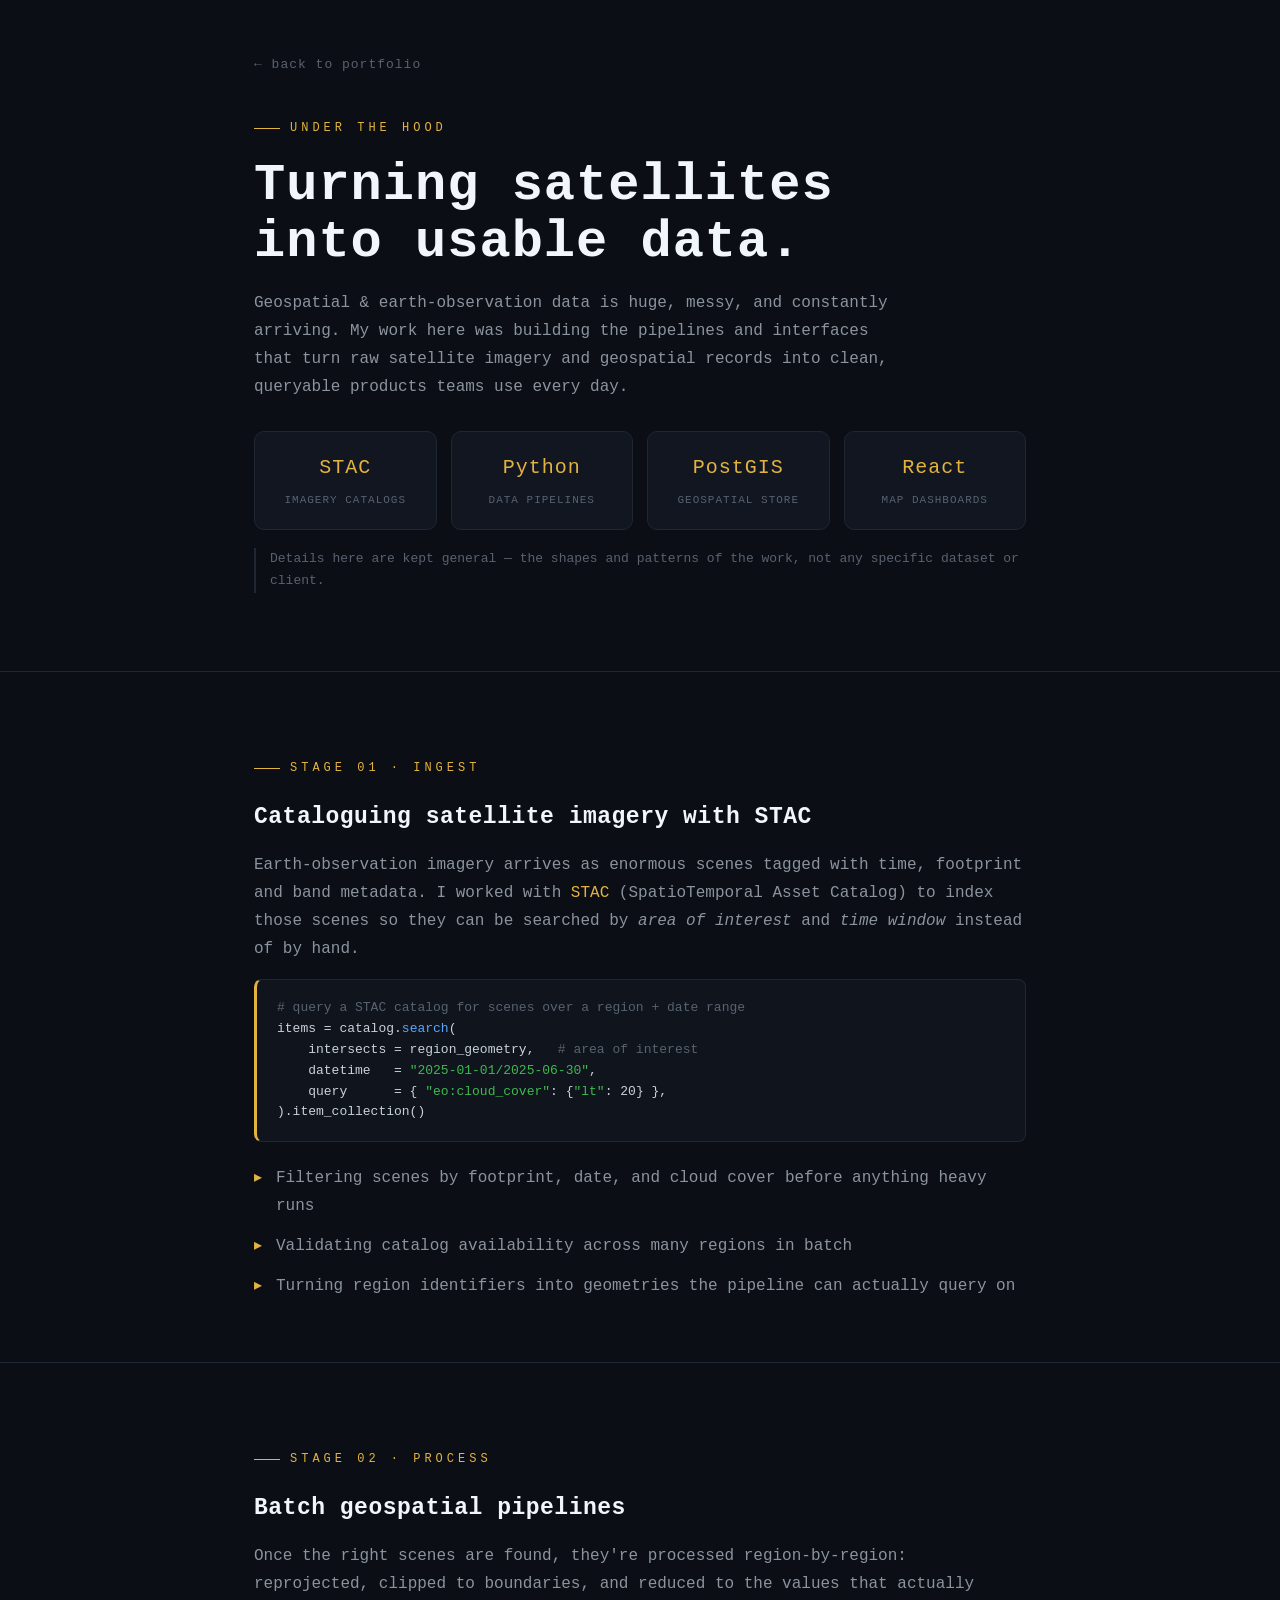
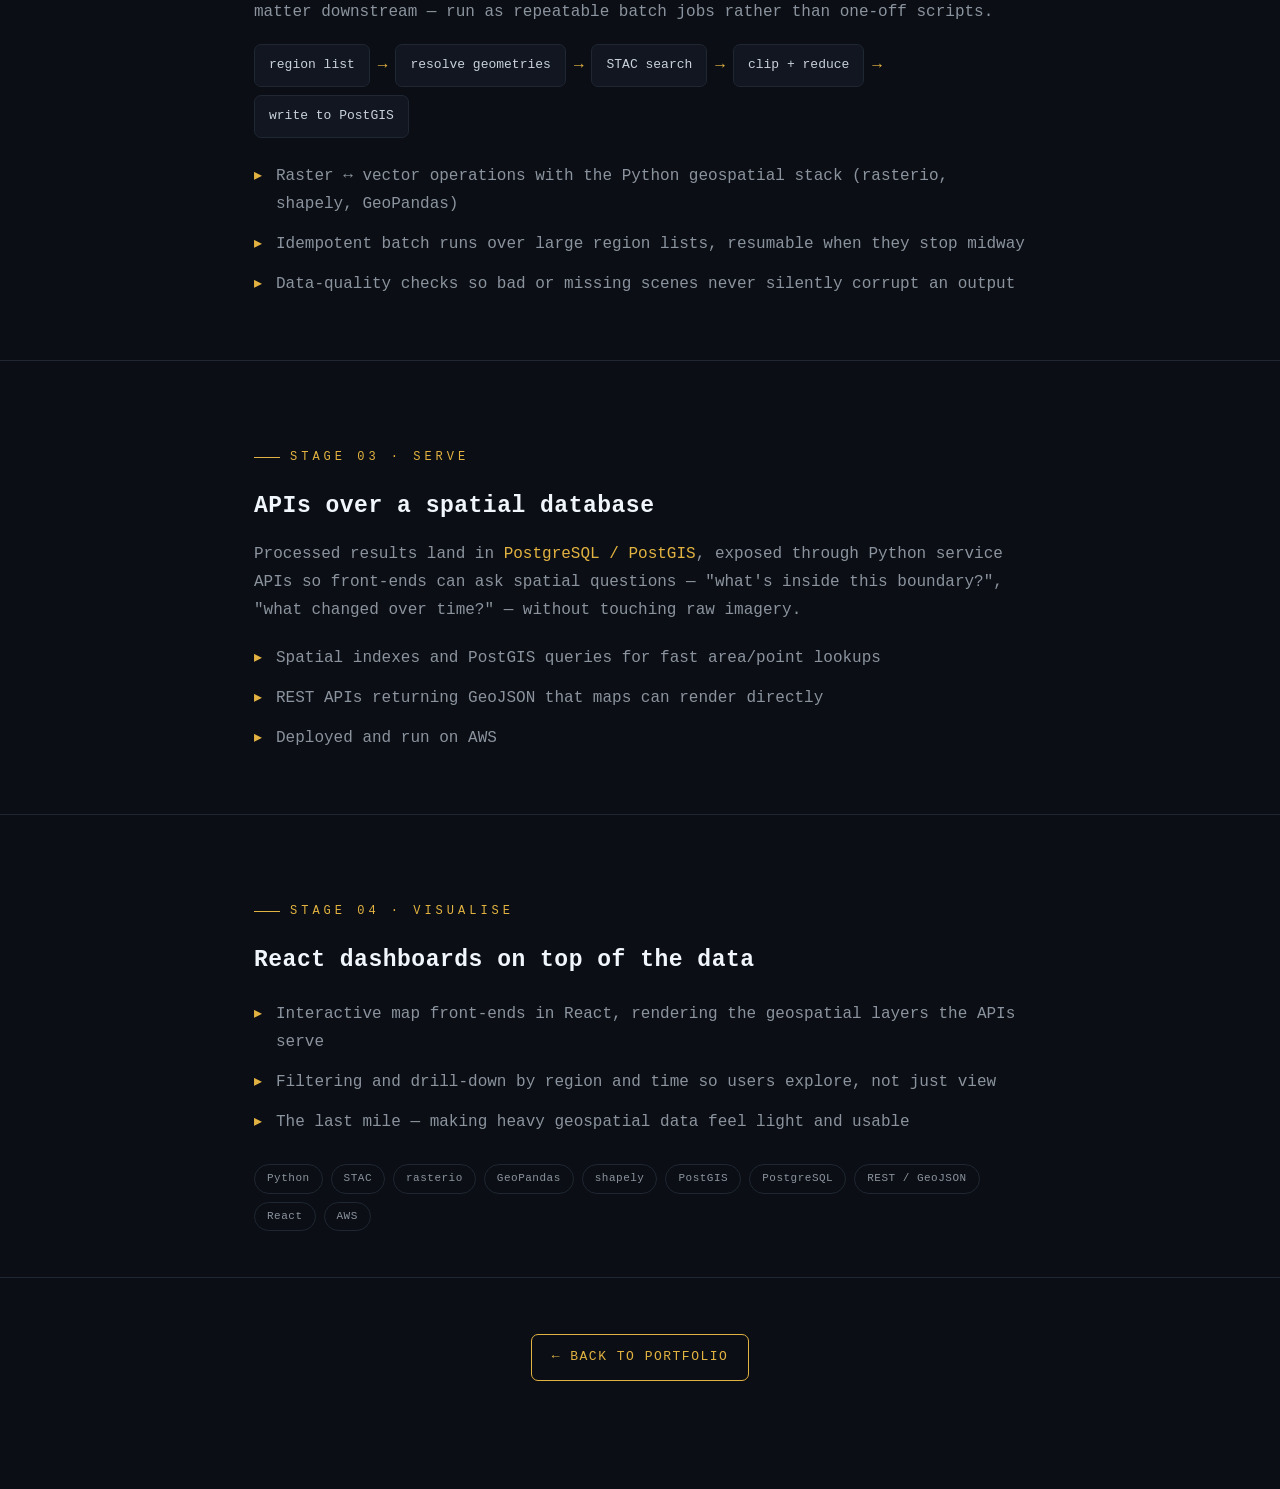
==== gis.html @ dbcb079b "Portfolio website — Tijil Jha Static portfolio: index, GIS work, tech stack, work ethic pages.  Co-A" ====
<!DOCTYPE html>
<html lang="en">
<head>
<meta charset="utf-8">
<meta name="viewport" content="width=device-width, initial-scale=1">
<title>Under the hood — the satellite-data platform</title>
<style>
  :root{
    --bg:#0b0e14; --panel:#111621; --line:#1e2732;
    --text:#c9d1d9; --dim:#8b949e; --faint:#586270;
    --gold:#e3b341; --gold-soft:#f0c869; --blue:#58a6ff; --green:#3fb950;
  }
  *{box-sizing:border-box;margin:0;padding:0}
  html{scroll-behavior:smooth}
  body{background:var(--bg);color:var(--text);font-family:ui-monospace,"SF Mono",Menlo,Consolas,monospace;line-height:1.75;-webkit-font-smoothing:antialiased}
  a{color:var(--blue);text-decoration:none}a:hover{text-decoration:underline}
  .wrap{max-width:820px;margin:0 auto;padding:0 24px}
  .back{display:inline-block;color:var(--faint);font-size:13px;letter-spacing:1px;margin:34px 0 0}
  .back:hover{color:var(--gold);text-decoration:none}
  header.top{padding:20px 0 60px;border-bottom:1px solid var(--line)}
  .eyebrow{color:var(--gold);font-size:12px;letter-spacing:4px;text-transform:uppercase;margin:40px 0 18px;display:flex;align-items:center;gap:10px}
  .eyebrow::before{content:"";width:26px;height:1px;background:var(--gold)}
  h1{font-size:clamp(30px,6vw,52px);letter-spacing:1px;color:#f0f6fc;line-height:1.1;margin-bottom:18px}
  h2{font-size:23px;color:#f0f6fc;letter-spacing:.5px;margin-bottom:14px}
  .sub{color:var(--dim);font-size:16px;max-width:660px}
  p{color:var(--dim);margin-bottom:14px}
  .accent{color:var(--gold)}
  .note{color:var(--faint);font-size:13px;border-left:2px solid var(--line);padding-left:14px;margin:18px 0}
  section{padding:46px 0;border-bottom:1px solid var(--line)}
  .metrics{display:grid;grid-template-columns:repeat(4,1fr);gap:14px;margin:30px 0 10px}
  .metric{background:var(--panel);border:1px solid var(--line);border-radius:10px;padding:18px;text-align:center}
  .metric .n{color:var(--gold);font-size:20px;letter-spacing:1px}
  .metric .l{color:var(--faint);font-size:11px;letter-spacing:1px;text-transform:uppercase;margin-top:6px}
  code{background:#0f141d;border:1px solid var(--line);border-radius:5px;padding:2px 7px;color:var(--gold-soft);font-size:13px}
  pre{background:#0f141d;border:1px solid var(--line);border-left:3px solid var(--gold);border-radius:8px;padding:18px 20px;overflow-x:auto;margin:16px 0;font-size:13px;line-height:1.6}
  pre .c{color:var(--faint)}pre .k{color:#ff7b72}pre .s{color:var(--green)}pre .f{color:var(--blue)}
  ul{list-style:none;margin:10px 0}
  ul li{padding:6px 0 6px 22px;position:relative;color:var(--dim)}
  ul li::before{content:"▸";position:absolute;left:0;color:var(--gold)}
  .pipeline{display:flex;flex-wrap:wrap;gap:8px;align-items:center;margin:18px 0}
  .pipeline .stage{background:var(--panel);border:1px solid var(--line);border-radius:7px;padding:9px 14px;font-size:13px;color:var(--text)}
  .pipeline .arrow{color:var(--gold);font-size:16px}
  .tags{display:flex;gap:8px;flex-wrap:wrap;margin:22px 0 0}
  .tag{font-size:11px;color:var(--dim);border:1px solid var(--line);border-radius:20px;padding:4px 12px;letter-spacing:.5px}
  footer{padding:56px 0 80px;text-align:center}
  .btn{display:inline-block;padding:11px 20px;border:1px solid var(--gold);border-radius:7px;color:var(--gold);font-size:13px;letter-spacing:1.5px;text-transform:uppercase;transition:.15s}
  .btn:hover{background:var(--gold);color:#0b0e14;text-decoration:none}
  @media(max-width:620px){.metrics{grid-template-columns:1fr 1fr}}
</style>
</head>
<body>

<header class="top">
  <div class="wrap">
    <a class="back" href="index.html">← back to portfolio</a>
    <div class="eyebrow">under the hood</div>
    <h1>Turning satellites<br>into usable data.</h1>
    <p class="sub">
      Geospatial &amp; earth-observation data is huge, messy, and constantly arriving. My work
      here was building the pipelines and interfaces that turn raw satellite imagery and
      geospatial records into clean, queryable products teams use every day.
    </p>
    <div class="metrics">
      <div class="metric"><div class="n">STAC</div><div class="l">imagery catalogs</div></div>
      <div class="metric"><div class="n">Python</div><div class="l">data pipelines</div></div>
      <div class="metric"><div class="n">PostGIS</div><div class="l">geospatial store</div></div>
      <div class="metric"><div class="n">React</div><div class="l">map dashboards</div></div>
    </div>
    <p class="note">Details here are kept general — the shapes and patterns of the work, not any specific dataset or client.</p>
  </div>
</header>

<!-- INGEST -->
<section>
  <div class="wrap">
    <div class="eyebrow">stage 01 · ingest</div>
    <h2>Cataloguing satellite imagery with STAC</h2>
    <p>
      Earth-observation imagery arrives as enormous scenes tagged with time, footprint and
      band metadata. I worked with <span class="accent">STAC</span> (SpatioTemporal Asset Catalog)
      to index those scenes so they can be searched by <em>area of interest</em> and
      <em>time window</em> instead of by hand.
    </p>
    <pre><span class="c"># query a STAC catalog for scenes over a region + date range</span>
items = catalog.<span class="f">search</span>(
    intersects = region_geometry,   <span class="c"># area of interest</span>
    datetime   = <span class="s">"2025-01-01/2025-06-30"</span>,
    query      = { <span class="s">"eo:cloud_cover"</span>: {<span class="s">"lt"</span>: 20} },
).item_collection()</pre>
    <ul>
      <li>Filtering scenes by footprint, date, and cloud cover before anything heavy runs</li>
      <li>Validating catalog availability across many regions in batch</li>
      <li>Turning region identifiers into geometries the pipeline can actually query on</li>
    </ul>
  </div>
</section>

<!-- PROCESS -->
<section>
  <div class="wrap">
    <div class="eyebrow">stage 02 · process</div>
    <h2>Batch geospatial pipelines</h2>
    <p>
      Once the right scenes are found, they're processed region-by-region: reprojected,
      clipped to boundaries, and reduced to the values that actually matter downstream —
      run as repeatable batch jobs rather than one-off scripts.
    </p>
    <div class="pipeline">
      <span class="stage">region list</span><span class="arrow">→</span>
      <span class="stage">resolve geometries</span><span class="arrow">→</span>
      <span class="stage">STAC search</span><span class="arrow">→</span>
      <span class="stage">clip + reduce</span><span class="arrow">→</span>
      <span class="stage">write to PostGIS</span>
    </div>
    <ul>
      <li>Raster ↔ vector operations with the Python geospatial stack (rasterio, shapely, GeoPandas)</li>
      <li>Idempotent batch runs over large region lists, resumable when they stop midway</li>
      <li>Data-quality checks so bad or missing scenes never silently corrupt an output</li>
    </ul>
  </div>
</section>

<!-- SERVE -->
<section>
  <div class="wrap">
    <div class="eyebrow">stage 03 · serve</div>
    <h2>APIs over a spatial database</h2>
    <p>
      Processed results land in <span class="accent">PostgreSQL / PostGIS</span>, exposed through
      Python service APIs so front-ends can ask spatial questions — "what's inside this
      boundary?", "what changed over time?" — without touching raw imagery.
    </p>
    <ul>
      <li>Spatial indexes and PostGIS queries for fast area/point lookups</li>
      <li>REST APIs returning GeoJSON that maps can render directly</li>
      <li>Deployed and run on AWS</li>
    </ul>
  </div>
</section>

<!-- FRONTEND -->
<section>
  <div class="wrap">
    <div class="eyebrow">stage 04 · visualise</div>
    <h2>React dashboards on top of the data</h2>
    <ul>
      <li>Interactive map front-ends in React, rendering the geospatial layers the APIs serve</li>
      <li>Filtering and drill-down by region and time so users explore, not just view</li>
      <li>The last mile — making heavy geospatial data feel light and usable</li>
    </ul>
    <div class="tags">
      <span class="tag">Python</span><span class="tag">STAC</span><span class="tag">rasterio</span><span class="tag">GeoPandas</span>
      <span class="tag">shapely</span><span class="tag">PostGIS</span><span class="tag">PostgreSQL</span>
      <span class="tag">REST / GeoJSON</span><span class="tag">React</span><span class="tag">AWS</span>
    </div>
  </div>
</section>

<footer>
  <div class="wrap">
    <a class="btn" href="index.html">← back to portfolio</a>
  </div>
</footer>

</body>
</html>
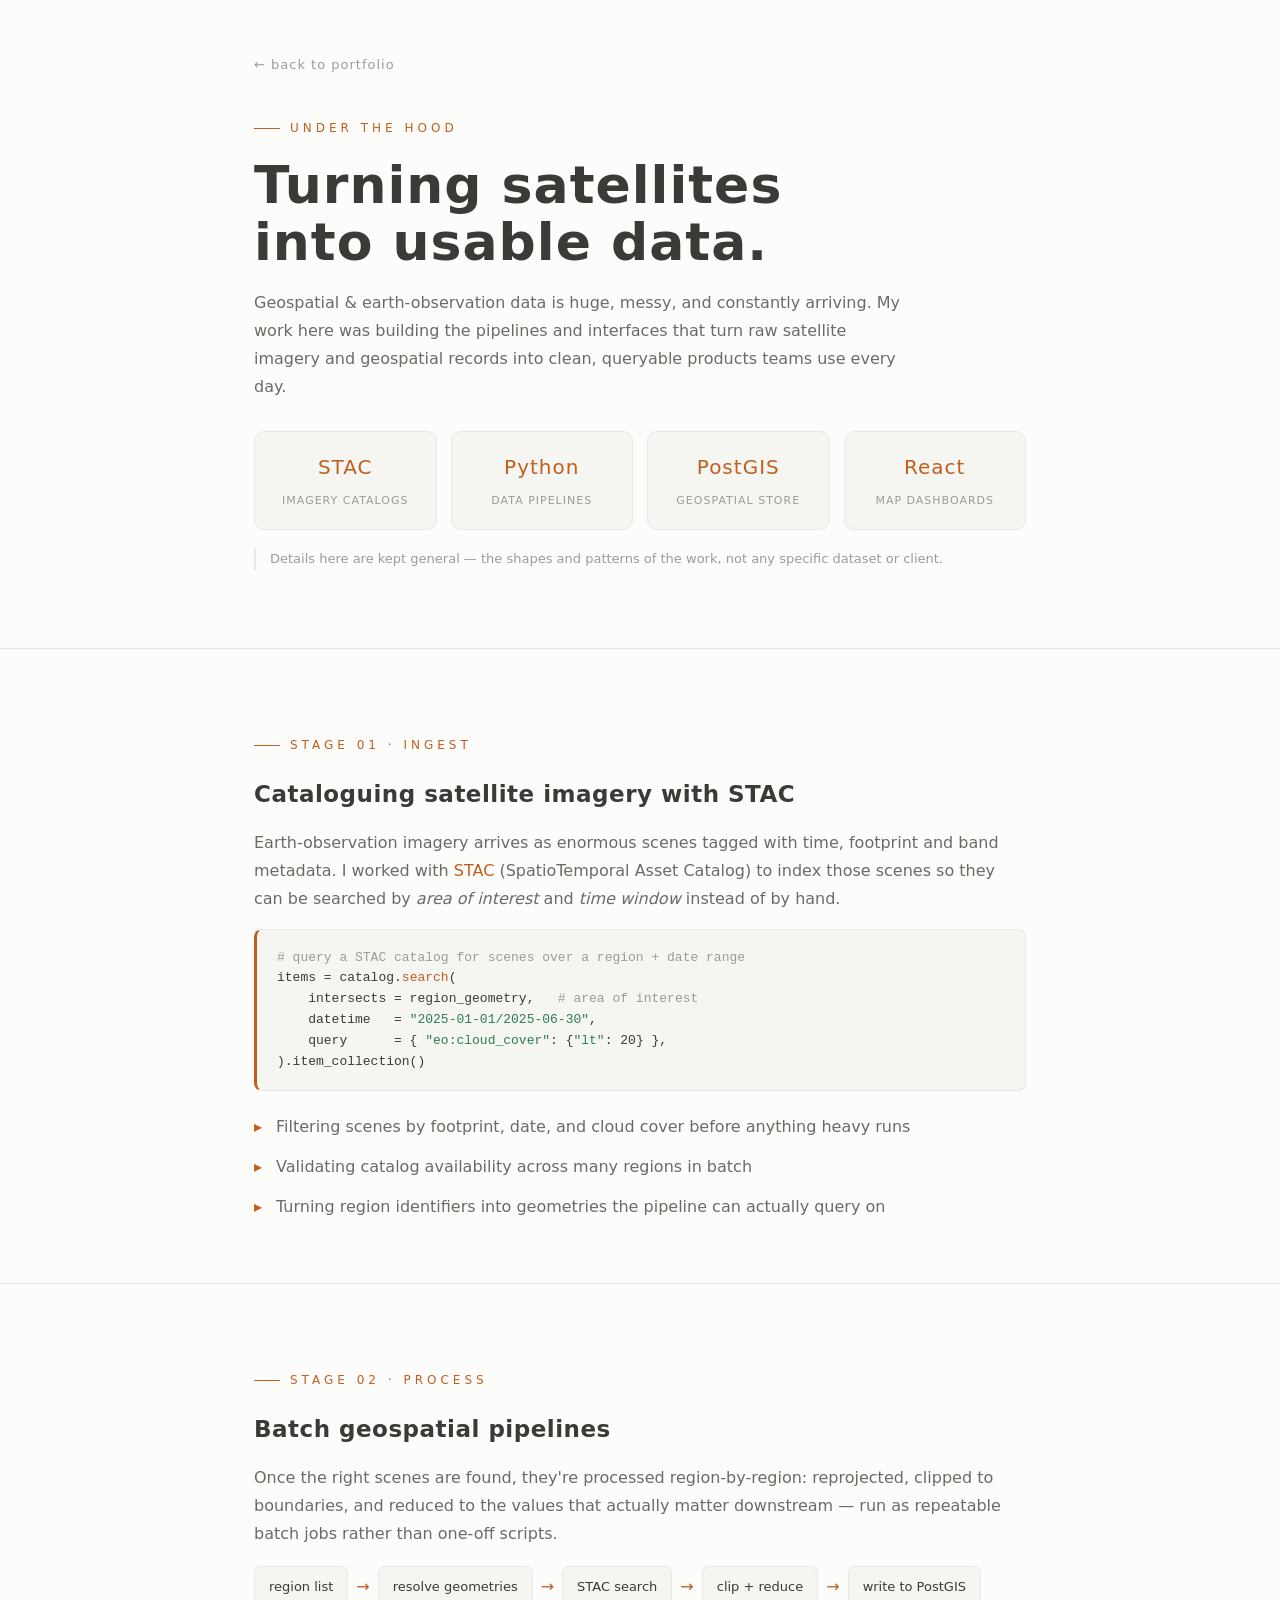
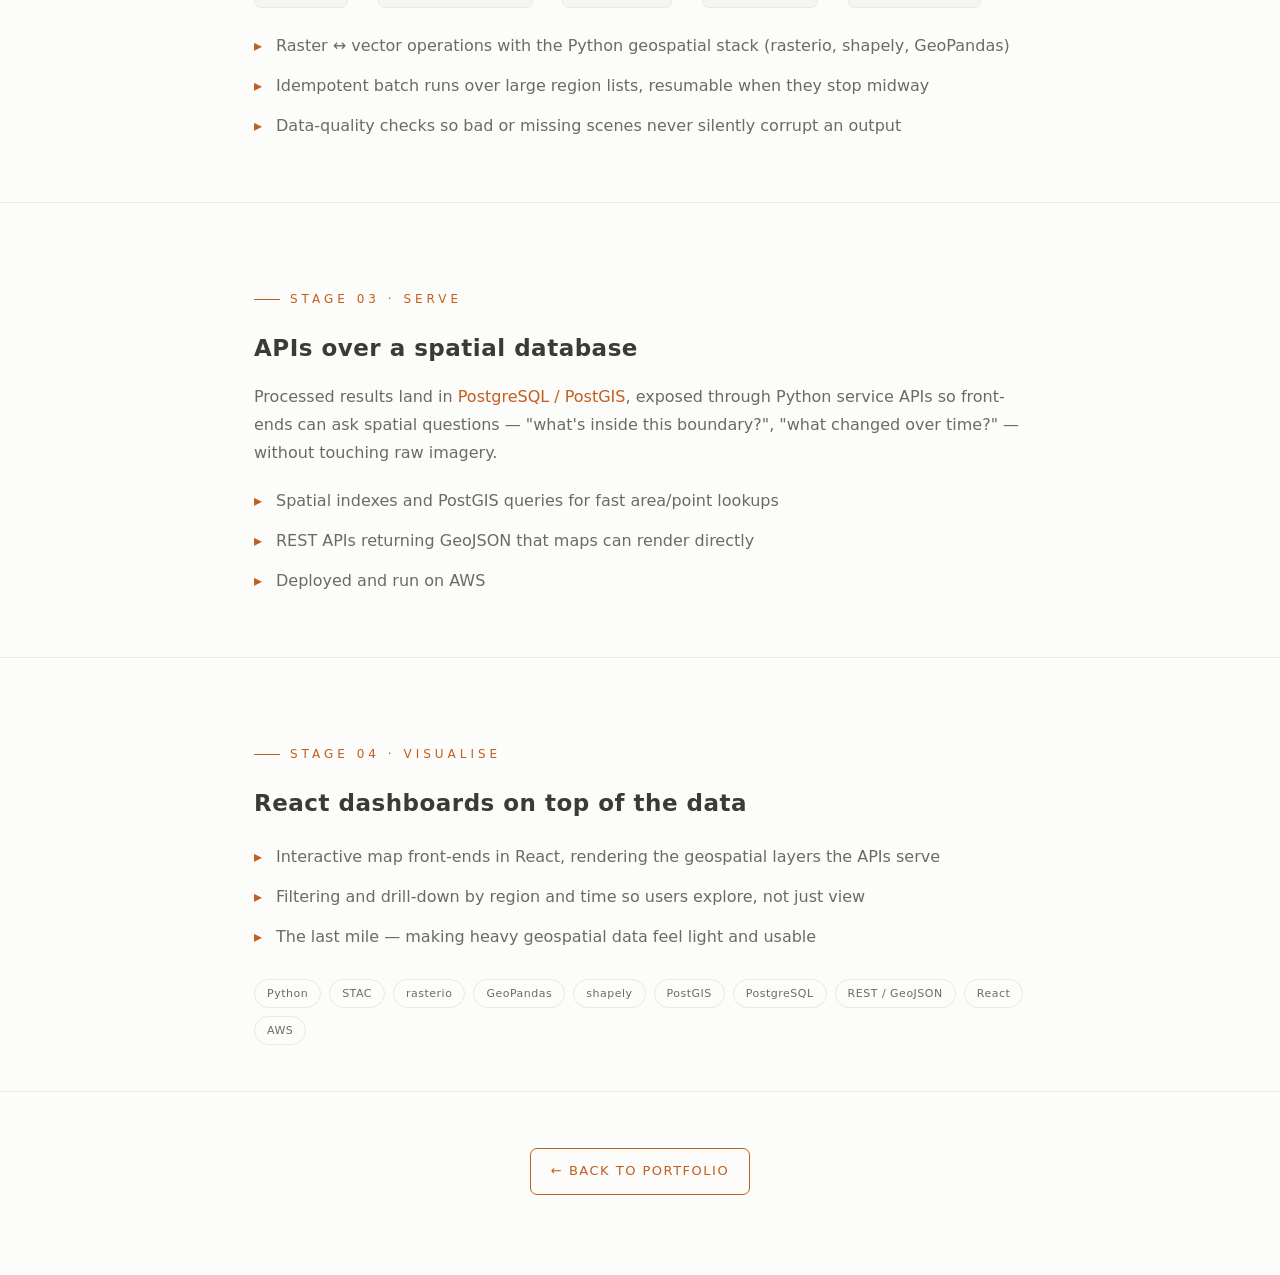
==== commit da2dc412: "Redesign: clean Inter typography, light/dark theme, projects + interests + now sections Co-Authored-" ====
--- a/gis.html
+++ b/gis.html
@@ -4,15 +4,22 @@
 <meta charset="utf-8">
 <meta name="viewport" content="width=device-width, initial-scale=1">
 <title>Under the hood — the satellite-data platform</title>
+<link rel="preconnect" href="https://rsms.me/">
+<link rel="stylesheet" href="https://rsms.me/inter/inter.css">
 <style>
   :root{
-    --bg:#0b0e14; --panel:#111621; --line:#1e2732;
-    --text:#c9d1d9; --dim:#8b949e; --faint:#586270;
-    --gold:#e3b341; --gold-soft:#f0c869; --blue:#58a6ff; --green:#3fb950;
+    --bg:#fcfcfa; --panel:#f5f5f2; --line:#e8e8e4;
+    --text:#3a3a36; --dim:#6b6b66; --faint:#9c9c96;
+    --gold:#c25e1e; --gold-soft:#a34e17; --blue:#c25e1e; --green:#2f7d4f;
+  }
+  @media (prefers-color-scheme: dark){
+    :root{ --bg:#101010; --panel:#181816; --line:#242422;
+           --text:#c9c9c4; --dim:#9a9a94; --faint:#6e6e68;
+           --gold:#e8834a; --gold-soft:#f09a68; --blue:#e8834a; --green:#5fbf85; }
   }
   *{box-sizing:border-box;margin:0;padding:0}
   html{scroll-behavior:smooth}
-  body{background:var(--bg);color:var(--text);font-family:ui-monospace,"SF Mono",Menlo,Consolas,monospace;line-height:1.75;-webkit-font-smoothing:antialiased}
+  body{background:var(--bg);color:var(--text);font-family:'Inter var',Inter,system-ui,-apple-system,sans-serif;line-height:1.75;-webkit-font-smoothing:antialiased}
   a{color:var(--blue);text-decoration:none}a:hover{text-decoration:underline}
   .wrap{max-width:820px;margin:0 auto;padding:0 24px}
   .back{display:inline-block;color:var(--faint);font-size:13px;letter-spacing:1px;margin:34px 0 0}
@@ -20,8 +27,8 @@
   header.top{padding:20px 0 60px;border-bottom:1px solid var(--line)}
   .eyebrow{color:var(--gold);font-size:12px;letter-spacing:4px;text-transform:uppercase;margin:40px 0 18px;display:flex;align-items:center;gap:10px}
   .eyebrow::before{content:"";width:26px;height:1px;background:var(--gold)}
-  h1{font-size:clamp(30px,6vw,52px);letter-spacing:1px;color:#f0f6fc;line-height:1.1;margin-bottom:18px}
-  h2{font-size:23px;color:#f0f6fc;letter-spacing:.5px;margin-bottom:14px}
+  h1{font-size:clamp(30px,6vw,52px);letter-spacing:1px;color:var(--text);line-height:1.1;margin-bottom:18px}
+  h2{font-size:23px;color:var(--text);letter-spacing:.5px;margin-bottom:14px}
   .sub{color:var(--dim);font-size:16px;max-width:660px}
   p{color:var(--dim);margin-bottom:14px}
   .accent{color:var(--gold)}
@@ -31,9 +38,9 @@
   .metric{background:var(--panel);border:1px solid var(--line);border-radius:10px;padding:18px;text-align:center}
   .metric .n{color:var(--gold);font-size:20px;letter-spacing:1px}
   .metric .l{color:var(--faint);font-size:11px;letter-spacing:1px;text-transform:uppercase;margin-top:6px}
-  code{background:#0f141d;border:1px solid var(--line);border-radius:5px;padding:2px 7px;color:var(--gold-soft);font-size:13px}
-  pre{background:#0f141d;border:1px solid var(--line);border-left:3px solid var(--gold);border-radius:8px;padding:18px 20px;overflow-x:auto;margin:16px 0;font-size:13px;line-height:1.6}
-  pre .c{color:var(--faint)}pre .k{color:#ff7b72}pre .s{color:var(--green)}pre .f{color:var(--blue)}
+  code{font-family:ui-monospace,"SF Mono",Menlo,monospace;background:var(--panel);border:1px solid var(--line);border-radius:5px;padding:2px 7px;color:var(--gold-soft);font-size:13px}
+  pre{font-family:ui-monospace,"SF Mono",Menlo,monospace;background:var(--panel);border:1px solid var(--line);border-left:3px solid var(--gold);border-radius:8px;padding:18px 20px;overflow-x:auto;margin:16px 0;font-size:13px;line-height:1.6}
+  pre .c{color:var(--faint)}pre .k{color:#b3403f}pre .s{color:var(--green)}pre .f{color:var(--blue)}
   ul{list-style:none;margin:10px 0}
   ul li{padding:6px 0 6px 22px;position:relative;color:var(--dim)}
   ul li::before{content:"▸";position:absolute;left:0;color:var(--gold)}
@@ -44,7 +51,7 @@
   .tag{font-size:11px;color:var(--dim);border:1px solid var(--line);border-radius:20px;padding:4px 12px;letter-spacing:.5px}
   footer{padding:56px 0 80px;text-align:center}
   .btn{display:inline-block;padding:11px 20px;border:1px solid var(--gold);border-radius:7px;color:var(--gold);font-size:13px;letter-spacing:1.5px;text-transform:uppercase;transition:.15s}
-  .btn:hover{background:var(--gold);color:#0b0e14;text-decoration:none}
+  .btn:hover{background:var(--gold);color:#fff;text-decoration:none}
   @media(max-width:620px){.metrics{grid-template-columns:1fr 1fr}}
 </style>
 </head>
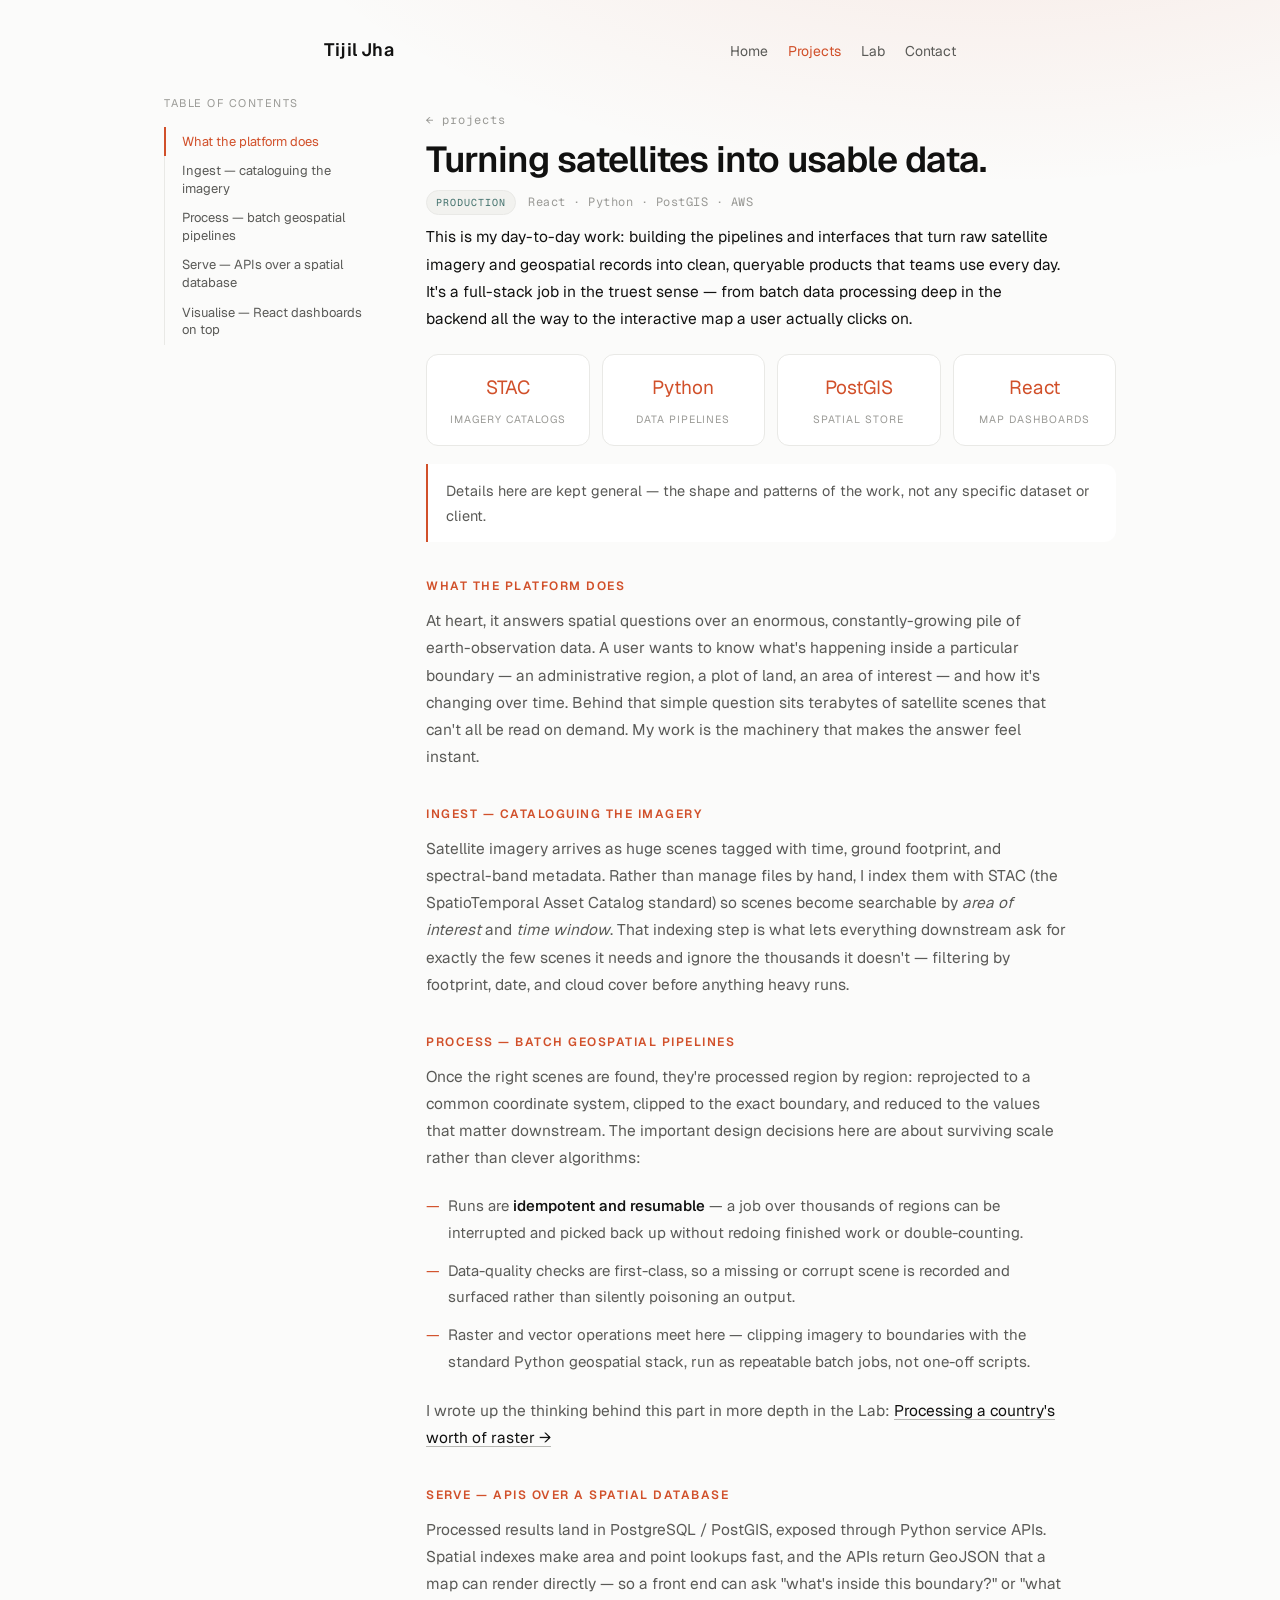
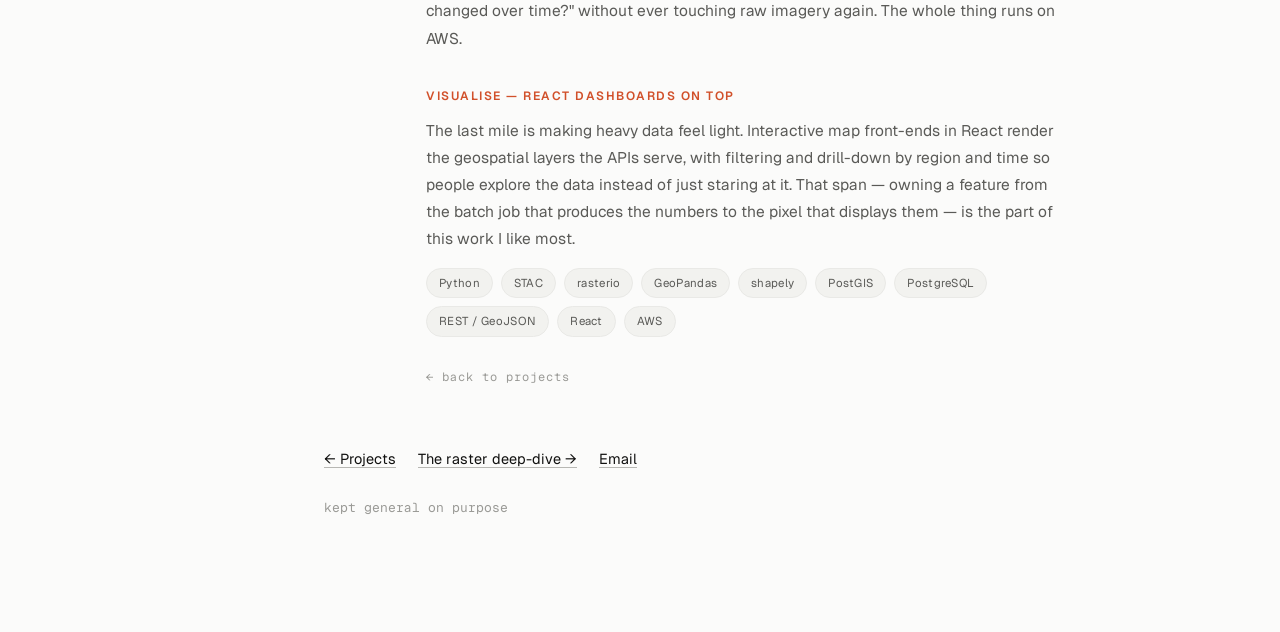
==== commit d96e6af2: "Remove breadcrumb nav from documentation pages Co-Authored-By: Claude Sonnet 4.6 <noreply@anthropic." ====
--- a/gis.html
+++ b/gis.html
@@ -3,171 +3,123 @@
 <head>
 <meta charset="utf-8">
 <meta name="viewport" content="width=device-width, initial-scale=1">
-<title>Under the hood — the satellite-data platform</title>
+<title>Geospatial data platform — Tijil Jha</title>
+<meta name="description" content="Turning raw satellite imagery and boundary data into clean, queryable products teams rely on — the platform I work on day to day.">
 <link rel="preconnect" href="https://rsms.me/">
 <link rel="stylesheet" href="https://rsms.me/inter/inter.css">
-<style>
-  :root{
-    --bg:#fcfcfa; --panel:#f5f5f2; --line:#e8e8e4;
-    --text:#3a3a36; --dim:#6b6b66; --faint:#9c9c96;
-    --gold:#c25e1e; --gold-soft:#a34e17; --blue:#c25e1e; --green:#2f7d4f;
-  }
-  @media (prefers-color-scheme: dark){
-    :root{ --bg:#101010; --panel:#181816; --line:#242422;
-           --text:#c9c9c4; --dim:#9a9a94; --faint:#6e6e68;
-           --gold:#e8834a; --gold-soft:#f09a68; --blue:#e8834a; --green:#5fbf85; }
-  }
-  *{box-sizing:border-box;margin:0;padding:0}
-  html{scroll-behavior:smooth}
-  body{background:var(--bg);color:var(--text);font-family:'Inter var',Inter,system-ui,-apple-system,sans-serif;line-height:1.75;-webkit-font-smoothing:antialiased}
-  a{color:var(--blue);text-decoration:none}a:hover{text-decoration:underline}
-  .wrap{max-width:820px;margin:0 auto;padding:0 24px}
-  .back{display:inline-block;color:var(--faint);font-size:13px;letter-spacing:1px;margin:34px 0 0}
-  .back:hover{color:var(--gold);text-decoration:none}
-  header.top{padding:20px 0 60px;border-bottom:1px solid var(--line)}
-  .eyebrow{color:var(--gold);font-size:12px;letter-spacing:4px;text-transform:uppercase;margin:40px 0 18px;display:flex;align-items:center;gap:10px}
-  .eyebrow::before{content:"";width:26px;height:1px;background:var(--gold)}
-  h1{font-size:clamp(30px,6vw,52px);letter-spacing:1px;color:var(--text);line-height:1.1;margin-bottom:18px}
-  h2{font-size:23px;color:var(--text);letter-spacing:.5px;margin-bottom:14px}
-  .sub{color:var(--dim);font-size:16px;max-width:660px}
-  p{color:var(--dim);margin-bottom:14px}
-  .accent{color:var(--gold)}
-  .note{color:var(--faint);font-size:13px;border-left:2px solid var(--line);padding-left:14px;margin:18px 0}
-  section{padding:46px 0;border-bottom:1px solid var(--line)}
-  .metrics{display:grid;grid-template-columns:repeat(4,1fr);gap:14px;margin:30px 0 10px}
-  .metric{background:var(--panel);border:1px solid var(--line);border-radius:10px;padding:18px;text-align:center}
-  .metric .n{color:var(--gold);font-size:20px;letter-spacing:1px}
-  .metric .l{color:var(--faint);font-size:11px;letter-spacing:1px;text-transform:uppercase;margin-top:6px}
-  code{font-family:ui-monospace,"SF Mono",Menlo,monospace;background:var(--panel);border:1px solid var(--line);border-radius:5px;padding:2px 7px;color:var(--gold-soft);font-size:13px}
-  pre{font-family:ui-monospace,"SF Mono",Menlo,monospace;background:var(--panel);border:1px solid var(--line);border-left:3px solid var(--gold);border-radius:8px;padding:18px 20px;overflow-x:auto;margin:16px 0;font-size:13px;line-height:1.6}
-  pre .c{color:var(--faint)}pre .k{color:#b3403f}pre .s{color:var(--green)}pre .f{color:var(--blue)}
-  ul{list-style:none;margin:10px 0}
-  ul li{padding:6px 0 6px 22px;position:relative;color:var(--dim)}
-  ul li::before{content:"▸";position:absolute;left:0;color:var(--gold)}
-  .pipeline{display:flex;flex-wrap:wrap;gap:8px;align-items:center;margin:18px 0}
-  .pipeline .stage{background:var(--panel);border:1px solid var(--line);border-radius:7px;padding:9px 14px;font-size:13px;color:var(--text)}
-  .pipeline .arrow{color:var(--gold);font-size:16px}
-  .tags{display:flex;gap:8px;flex-wrap:wrap;margin:22px 0 0}
-  .tag{font-size:11px;color:var(--dim);border:1px solid var(--line);border-radius:20px;padding:4px 12px;letter-spacing:.5px}
-  footer{padding:56px 0 80px;text-align:center}
-  .btn{display:inline-block;padding:11px 20px;border:1px solid var(--gold);border-radius:7px;color:var(--gold);font-size:13px;letter-spacing:1.5px;text-transform:uppercase;transition:.15s}
-  .btn:hover{background:var(--gold);color:#fff;text-decoration:none}
-  @media(max-width:620px){.metrics{grid-template-columns:1fr 1fr}}
-</style>
+<link rel="stylesheet" href="theme.css">
 </head>
 <body>
 
-<header class="top">
+<header class="site">
   <div class="wrap">
-    <a class="back" href="index.html">← back to portfolio</a>
-    <div class="eyebrow">under the hood</div>
-    <h1>Turning satellites<br>into usable data.</h1>
-    <p class="sub">
-      Geospatial &amp; earth-observation data is huge, messy, and constantly arriving. My work
-      here was building the pipelines and interfaces that turn raw satellite imagery and
-      geospatial records into clean, queryable products teams use every day.
+    <div class="row">
+      <a class="brand" href="index.html">Tijil&nbsp;Jha</a>
+      <nav class="main">
+        <a href="index.html">Home</a>
+        <a href="projects.html" aria-current="page">Projects</a>
+        <a href="lab.html">Lab</a>
+        <a href="mailto:tijiljha8@gmail.com">Contact</a>
+      </nav>
+    </div>
+  </div>
+</header>
+
+<div class="doclayout">
+  <aside class="toc"><p class="toc-h">Table of Contents</p><nav id="toc"></nav></aside>
+  <main class="doc">
+    <a class="backlink" href="projects.html">← projects</a>
+    <h1>Turning satellites into usable data.</h1>
+    <div class="meta"><span class="status">production</span> <span>React · Python · PostGIS · AWS</span></div>
+
+    <p class="lead">
+      This is my day-to-day work: building the pipelines and interfaces that turn raw satellite
+      imagery and geospatial records into clean, queryable products that teams use every day. It's a
+      full-stack job in the truest sense — from batch data processing deep in the backend all the way
+      to the interactive map a user actually clicks on.
     </p>
+
     <div class="metrics">
       <div class="metric"><div class="n">STAC</div><div class="l">imagery catalogs</div></div>
       <div class="metric"><div class="n">Python</div><div class="l">data pipelines</div></div>
-      <div class="metric"><div class="n">PostGIS</div><div class="l">geospatial store</div></div>
+      <div class="metric"><div class="n">PostGIS</div><div class="l">spatial store</div></div>
       <div class="metric"><div class="n">React</div><div class="l">map dashboards</div></div>
     </div>
-    <p class="note">Details here are kept general — the shapes and patterns of the work, not any specific dataset or client.</p>
-  </div>
-</header>
+    <div class="callout">Details here are kept general — the shape and patterns of the work, not any specific dataset or client.</div>
 
-<!-- INGEST -->
-<section>
-  <div class="wrap">
-    <div class="eyebrow">stage 01 · ingest</div>
-    <h2>Cataloguing satellite imagery with STAC</h2>
+    <h2>What the platform does</h2>
     <p>
-      Earth-observation imagery arrives as enormous scenes tagged with time, footprint and
-      band metadata. I worked with <span class="accent">STAC</span> (SpatioTemporal Asset Catalog)
-      to index those scenes so they can be searched by <em>area of interest</em> and
-      <em>time window</em> instead of by hand.
+      At heart, it answers spatial questions over an enormous, constantly-growing pile of
+      earth-observation data. A user wants to know what's happening inside a particular boundary —
+      an administrative region, a plot of land, an area of interest — and how it's changing over time.
+      Behind that simple question sits terabytes of satellite scenes that can't all be read on demand.
+      My work is the machinery that makes the answer feel instant.
     </p>
-    <pre><span class="c"># query a STAC catalog for scenes over a region + date range</span>
-items = catalog.<span class="f">search</span>(
-    intersects = region_geometry,   <span class="c"># area of interest</span>
-    datetime   = <span class="s">"2025-01-01/2025-06-30"</span>,
-    query      = { <span class="s">"eo:cloud_cover"</span>: {<span class="s">"lt"</span>: 20} },
-).item_collection()</pre>
-    <ul>
-      <li>Filtering scenes by footprint, date, and cloud cover before anything heavy runs</li>
-      <li>Validating catalog availability across many regions in batch</li>
-      <li>Turning region identifiers into geometries the pipeline can actually query on</li>
-    </ul>
-  </div>
-</section>
 
-<!-- PROCESS -->
-<section>
-  <div class="wrap">
-    <div class="eyebrow">stage 02 · process</div>
-    <h2>Batch geospatial pipelines</h2>
+    <h2>Ingest — cataloguing the imagery</h2>
     <p>
-      Once the right scenes are found, they're processed region-by-region: reprojected,
-      clipped to boundaries, and reduced to the values that actually matter downstream —
-      run as repeatable batch jobs rather than one-off scripts.
+      Satellite imagery arrives as huge scenes tagged with time, ground footprint, and spectral-band
+      metadata. Rather than manage files by hand, I index them with STAC (the SpatioTemporal Asset
+      Catalog standard) so scenes become searchable by <em>area of interest</em> and
+      <em>time window</em>. That indexing step is what lets everything downstream ask for exactly the
+      few scenes it needs and ignore the thousands it doesn't — filtering by footprint, date, and
+      cloud cover before anything heavy runs.
     </p>
-    <div class="pipeline">
-      <span class="stage">region list</span><span class="arrow">→</span>
-      <span class="stage">resolve geometries</span><span class="arrow">→</span>
-      <span class="stage">STAC search</span><span class="arrow">→</span>
-      <span class="stage">clip + reduce</span><span class="arrow">→</span>
-      <span class="stage">write to PostGIS</span>
-    </div>
-    <ul>
-      <li>Raster ↔ vector operations with the Python geospatial stack (rasterio, shapely, GeoPandas)</li>
-      <li>Idempotent batch runs over large region lists, resumable when they stop midway</li>
-      <li>Data-quality checks so bad or missing scenes never silently corrupt an output</li>
-    </ul>
-  </div>
-</section>
 
-<!-- SERVE -->
-<section>
-  <div class="wrap">
-    <div class="eyebrow">stage 03 · serve</div>
-    <h2>APIs over a spatial database</h2>
+    <h2>Process — batch geospatial pipelines</h2>
     <p>
-      Processed results land in <span class="accent">PostgreSQL / PostGIS</span>, exposed through
-      Python service APIs so front-ends can ask spatial questions — "what's inside this
-      boundary?", "what changed over time?" — without touching raw imagery.
+      Once the right scenes are found, they're processed region by region: reprojected to a common
+      coordinate system, clipped to the exact boundary, and reduced to the values that matter
+      downstream. The important design decisions here are about surviving scale rather than clever
+      algorithms:
     </p>
     <ul>
-      <li>Spatial indexes and PostGIS queries for fast area/point lookups</li>
-      <li>REST APIs returning GeoJSON that maps can render directly</li>
-      <li>Deployed and run on AWS</li>
+      <li>Runs are <b>idempotent and resumable</b> — a job over thousands of regions can be interrupted and picked back up without redoing finished work or double-counting.</li>
+      <li>Data-quality checks are first-class, so a missing or corrupt scene is recorded and surfaced rather than silently poisoning an output.</li>
+      <li>Raster and vector operations meet here — clipping imagery to boundaries with the standard Python geospatial stack, run as repeatable batch jobs, not one-off scripts.</li>
     </ul>
-  </div>
-</section>
+    <p>
+      I wrote up the thinking behind this part in more depth in the Lab:
+      <a href="lab-raster.html">Processing a country's worth of raster →</a>
+    </p>
 
-<!-- FRONTEND -->
-<section>
+    <h2>Serve — APIs over a spatial database</h2>
+    <p>
+      Processed results land in PostgreSQL / PostGIS, exposed through Python service APIs. Spatial
+      indexes make area and point lookups fast, and the APIs return GeoJSON that a map can render
+      directly — so a front end can ask "what's inside this boundary?" or "what changed over time?"
+      without ever touching raw imagery again. The whole thing runs on AWS.
+    </p>
+
+    <h2>Visualise — React dashboards on top</h2>
+    <p>
+      The last mile is making heavy data feel light. Interactive map front-ends in React render the
+      geospatial layers the APIs serve, with filtering and drill-down by region and time so people
+      explore the data instead of just staring at it. That span — owning a feature from the batch job
+      that produces the numbers to the pixel that displays them — is the part of this work I like most.
+    </p>
+
+    <div class="tags">
+      <span class="tag">Python</span><span class="tag">STAC</span><span class="tag">rasterio</span>
+      <span class="tag">GeoPandas</span><span class="tag">shapely</span><span class="tag">PostGIS</span>
+      <span class="tag">PostgreSQL</span><span class="tag">REST / GeoJSON</span><span class="tag">React</span><span class="tag">AWS</span>
+    </div>
+
+    <a class="backlink" href="projects.html">← back to projects</a>
+  </main>
+</div>
+
+<footer class="site">
   <div class="wrap">
-    <div class="eyebrow">stage 04 · visualise</div>
-    <h2>React dashboards on top of the data</h2>
-    <ul>
-      <li>Interactive map front-ends in React, rendering the geospatial layers the APIs serve</li>
-      <li>Filtering and drill-down by region and time so users explore, not just view</li>
-      <li>The last mile — making heavy geospatial data feel light and usable</li>
-    </ul>
-    <div class="tags">
-      <span class="tag">Python</span><span class="tag">STAC</span><span class="tag">rasterio</span><span class="tag">GeoPandas</span>
-      <span class="tag">shapely</span><span class="tag">PostGIS</span><span class="tag">PostgreSQL</span>
-      <span class="tag">REST / GeoJSON</span><span class="tag">React</span><span class="tag">AWS</span>
+    <div class="links">
+      <a href="projects.html">← Projects</a>
+      <a href="lab-raster.html">The raster deep-dive →</a>
+      <a href="mailto:tijiljha8@gmail.com">Email</a>
     </div>
-  </div>
-</section>
-
-<footer>
-  <div class="wrap">
-    <a class="btn" href="index.html">← back to portfolio</a>
+    <p class="fine">kept general on purpose</p>
   </div>
 </footer>
 
+<script src="toc.js"></script>
 </body>
 </html>
--- a/theme.css
+++ b/theme.css
@@ -0,0 +1,143 @@
+/* ============================================================
+   Tijil Jha — portfolio theme (single, clean skin)
+   Warm paper + ink, rust accent, muted teal secondary.
+   Display: Fraunces (serif) · Body: Inter.
+   ============================================================ */
+@import url('https://fonts.googleapis.com/css2?family=Geist:wght@400;500;600;700&family=Geist+Mono:wght@400;500&display=swap');
+
+:root{
+  --bg:#fbfbfa; --text:#111110; --dim:#5a5a57; --faint:#9a9a96;
+  --line:#e9e9e6; --accent:#d1502a; --accent2:#3f6f6a; --card:#ffffff;
+  --tagbg:#f2f2ef;
+  --mono:'Geist Mono',ui-monospace,"SF Mono",Menlo,Consolas,monospace;
+  --sans:'Geist',system-ui,-apple-system,'Segoe UI',sans-serif;
+  --serif:'Geist',system-ui,sans-serif;
+  --radius:12px;
+}
+@media (prefers-color-scheme: dark){
+  :root{ --bg:#0a0a0a; --text:#ededeb; --dim:#a1a19c; --faint:#6a6a66;
+         --line:#232320; --accent:#f06d43; --accent2:#79b3a9; --card:#131311;
+         --tagbg:#1a1a17; }
+}
+
+*{box-sizing:border-box;margin:0;padding:0}
+html{scroll-behavior:smooth}
+body{
+  background:var(--bg);
+  background-image:radial-gradient(1100px 520px at 78% -8%, color-mix(in srgb, var(--accent) 12%, transparent), transparent 70%);
+  color:var(--text);
+  font-family:var(--sans); font-size:16px; line-height:1.75;
+  -webkit-font-smoothing:antialiased; font-feature-settings:'cv11','ss01';
+}
+.wrap{max-width:680px;margin:0 auto;padding:0 24px}
+a{color:var(--text);text-decoration:underline;text-decoration-color:color-mix(in srgb,var(--faint) 70%,transparent);text-underline-offset:3px;transition:.15s}
+a:hover{color:var(--accent);text-decoration-color:var(--accent)}
+.accent{color:var(--accent)}
+
+/* header / nav */
+header.site{padding:34px 0 0}
+header.site .row{display:flex;justify-content:space-between;align-items:baseline;flex-wrap:wrap;gap:12px}
+.brand{font-family:var(--serif);font-weight:600;font-size:18px;letter-spacing:.2px;text-decoration:none;color:var(--text)}
+nav.main{display:flex;gap:20px;font-size:14px;align-items:center}
+nav.main a{color:var(--dim);text-decoration:none}
+nav.main a:hover,nav.main a[aria-current]{color:var(--accent)}
+
+/* now / status strip */
+.nowcard{display:flex;flex-wrap:wrap;gap:8px 26px;background:var(--card);border:1px solid var(--line);
+  border-radius:var(--radius);padding:16px 20px;margin:26px 0 0}
+.nowcard .item{font-size:13.5px;color:var(--dim);display:flex;gap:8px;align-items:baseline}
+.nowcard .k{color:var(--accent2);font-family:var(--mono);font-size:11px;letter-spacing:1px;text-transform:uppercase}
+.nowcard .item b{color:var(--text);font-weight:550}
+
+/* headings / text */
+section{padding:44px 0 0}
+h1{font-family:var(--serif);font-size:36px;font-weight:600;letter-spacing:-1px;line-height:1.15;margin-bottom:18px}
+h1 .light{color:var(--accent);font-weight:600}
+h2.sec{font-size:12px;font-weight:600;letter-spacing:2px;text-transform:uppercase;color:var(--faint);margin-bottom:24px;display:flex;align-items:center;gap:12px}
+h2.sec::after{content:"";flex:1;height:1px;background:var(--line)}
+p{color:var(--dim);margin-bottom:16px;max-width:64ch}
+p strong,b{color:var(--text);font-weight:550}
+.lead{font-size:17px;color:var(--text)}
+
+/* feature card */
+.feature{display:block;border:1px solid var(--line);border-radius:var(--radius);background:var(--card);
+  padding:24px 26px;margin:0 0 16px;text-decoration:none;transition:.18s}
+.feature:hover{border-color:var(--accent);transform:translateY(-2px)}
+.feature .kick{font-family:var(--mono);font-size:11px;letter-spacing:1.5px;text-transform:uppercase;color:var(--accent);font-weight:600}
+.feature h3{font-family:var(--serif);font-size:21px;font-weight:600;margin:8px 0 6px;letter-spacing:-.2px;color:var(--text)}
+.feature p{font-size:14.5px;margin-bottom:10px}
+.feature .cta{font-size:14px;color:var(--accent);font-weight:550}
+
+/* rows list */
+ul.rows{list-style:none}
+ul.rows li{display:grid;grid-template-columns:40px 1fr;gap:0 16px;padding:22px 0;border-top:1px solid var(--line)}
+ul.rows li:last-child{border-bottom:1px solid var(--line)}
+ul.rows .n{color:var(--faint);font-family:var(--mono);font-size:13px;font-variant-numeric:tabular-nums;padding-top:5px}
+ul.rows h3{font-family:var(--serif);font-size:18px;font-weight:600;letter-spacing:-.1px;display:flex;align-items:baseline;gap:10px;flex-wrap:wrap;color:var(--text)}
+ul.rows h3 a{text-decoration:none;color:var(--text)}
+ul.rows h3 a:hover{color:var(--accent)}
+ul.rows h3 .meta{font-weight:400;font-size:12.5px;color:var(--faint);font-family:var(--mono)}
+ul.rows p{font-size:14.5px;margin:6px 0 8px}
+ul.rows .links{font-size:13.5px;display:flex;gap:16px}
+
+/* status pill */
+.status{font-family:var(--mono);font-size:10px;letter-spacing:1px;text-transform:uppercase;
+  padding:3px 9px;border:1px solid var(--line);border-radius:20px;color:var(--accent2);background:var(--tagbg)}
+
+/* tags */
+.tags{display:flex;gap:8px;flex-wrap:wrap;margin:16px 0 0}
+.tag{font-size:11.5px;color:var(--dim);background:var(--tagbg);border:1px solid var(--line);border-radius:20px;padding:4px 12px;letter-spacing:.3px}
+
+/* doc / article pages */
+.backlink{display:inline-block;color:var(--faint);font-family:var(--mono);font-size:12px;letter-spacing:1px;margin:30px 0 0;text-decoration:none}
+.backlink:hover{color:var(--accent)}
+.doc h1{margin:22px 0 10px}
+.doc .meta{font-family:var(--mono);font-size:12px;color:var(--faint);letter-spacing:.5px;margin-bottom:8px;display:flex;gap:12px;align-items:center;flex-wrap:wrap}
+.doc h2{font-family:var(--sans);font-size:12px;font-weight:600;letter-spacing:1.5px;text-transform:uppercase;color:var(--accent);margin:34px 0 10px}
+.doc p{font-size:15.5px}
+.doc ul{list-style:none;margin:8px 0 16px}
+.doc ul li{position:relative;padding:6px 0 6px 22px;color:var(--dim);font-size:15px;max-width:64ch}
+.doc ul li::before{content:"—";position:absolute;left:0;color:var(--accent)}
+.doc .callout{border-left:2px solid var(--accent);background:var(--card);border-radius:0 var(--radius) var(--radius) 0;
+  padding:14px 18px;margin:18px 0;font-size:14.5px;color:var(--dim)}
+.pipeline{display:flex;flex-wrap:wrap;gap:8px;align-items:center;margin:16px 0 20px}
+.pipeline .stage{background:var(--card);border:1px solid var(--line);border-radius:8px;padding:8px 13px;font-size:12.5px;color:var(--text);font-family:var(--mono)}
+.pipeline .arrow{color:var(--accent)}
+.metrics{display:grid;grid-template-columns:repeat(4,1fr);gap:12px;margin:22px 0 8px}
+.metric{background:var(--card);border:1px solid var(--line);border-radius:var(--radius);padding:16px;text-align:center}
+.metric .n{font-family:var(--serif);color:var(--accent);font-size:19px}
+.metric .l{color:var(--faint);font-size:10.5px;letter-spacing:1px;text-transform:uppercase;margin-top:6px}
+@media(max-width:560px){.metrics{grid-template-columns:1fr 1fr}}
+
+/* ---- documentation layout: breadcrumb + sticky TOC ---- */
+.crumb{font-family:var(--mono);font-size:12.5px;color:var(--faint);letter-spacing:.2px;
+  display:flex;gap:8px;flex-wrap:wrap;max-width:1000px;margin:26px auto 0;padding:0 24px}
+.crumb a{color:var(--faint);text-decoration:none}
+.crumb a:hover{color:var(--accent)}
+.crumb .here{color:var(--text)}
+.doclayout{max-width:1000px;margin:0 auto;padding:0 24px;display:grid;
+  grid-template-columns:210px 1fr;gap:52px;align-items:start}
+.doclayout .doc{padding-top:14px;min-width:0}
+.doclayout .doc h1{margin-top:6px}
+.toc{position:sticky;top:34px;padding-top:28px}
+.toc-h{font-size:11px;letter-spacing:1.5px;text-transform:uppercase;color:var(--faint);margin-bottom:14px}
+#toc{display:flex;flex-direction:column;border-left:1px solid var(--line)}
+.toc-link{font-size:13px;color:var(--dim);text-decoration:none;padding:6px 0 6px 16px;
+  margin-left:-1px;border-left:2px solid transparent;line-height:1.35;transition:.12s}
+.toc-link:hover{color:var(--text)}
+.toc-link.active{color:var(--accent);border-left-color:var(--accent)}
+@media(max-width:820px){
+  .doclayout{grid-template-columns:1fr;max-width:680px;gap:0}
+  .crumb{max-width:680px}
+  .toc{display:none}
+}
+
+/* let's chat button */
+.chatbtn{display:inline-block;background:var(--accent);color:#fff;text-decoration:none;
+  font-size:14.5px;font-weight:500;padding:11px 22px;border-radius:999px;margin:6px 0 26px;transition:.15s}
+.chatbtn:hover{color:#fff;filter:brightness(1.08);transform:translateY(-1px)}
+
+/* footer */
+footer.site{padding:56px 0 96px}
+footer.site .links{display:flex;gap:22px;font-size:14.5px;flex-wrap:wrap}
+footer.site .fine{color:var(--faint);font-size:13px;margin-top:26px;font-family:var(--mono)}
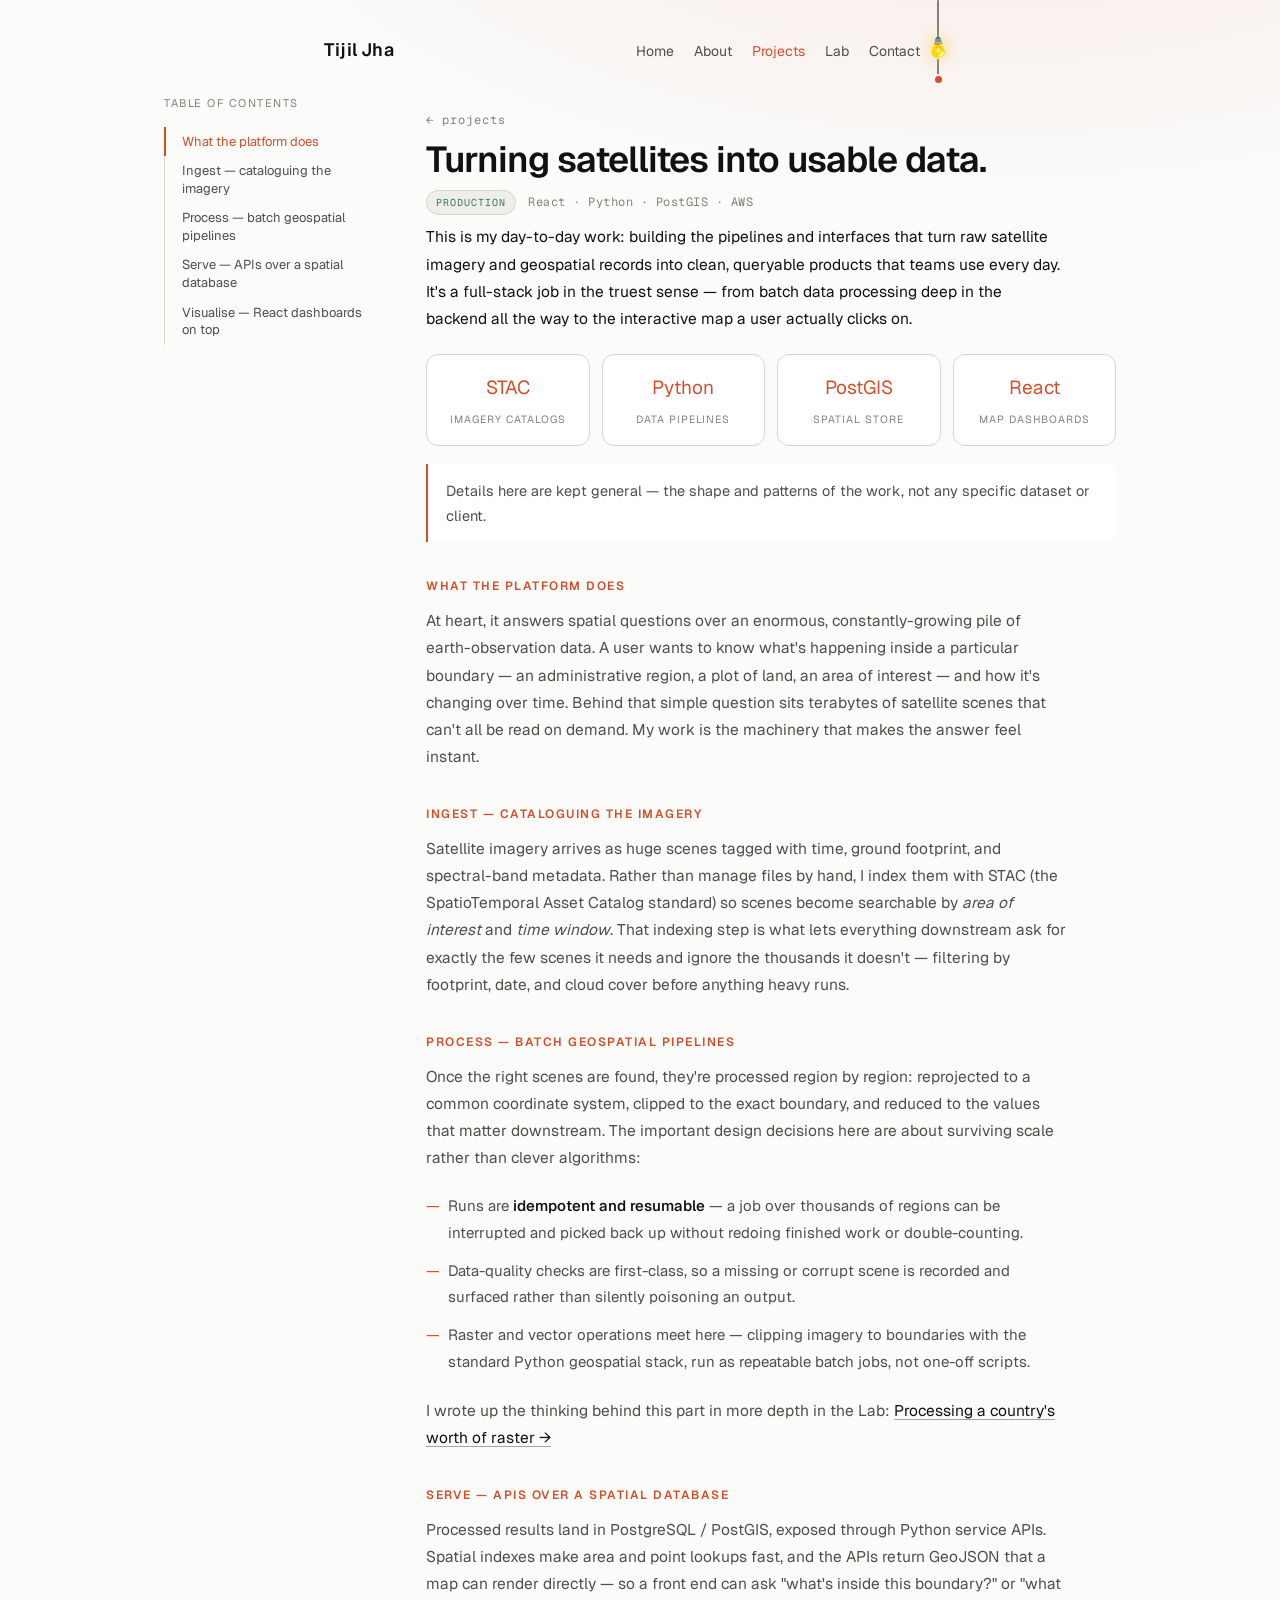
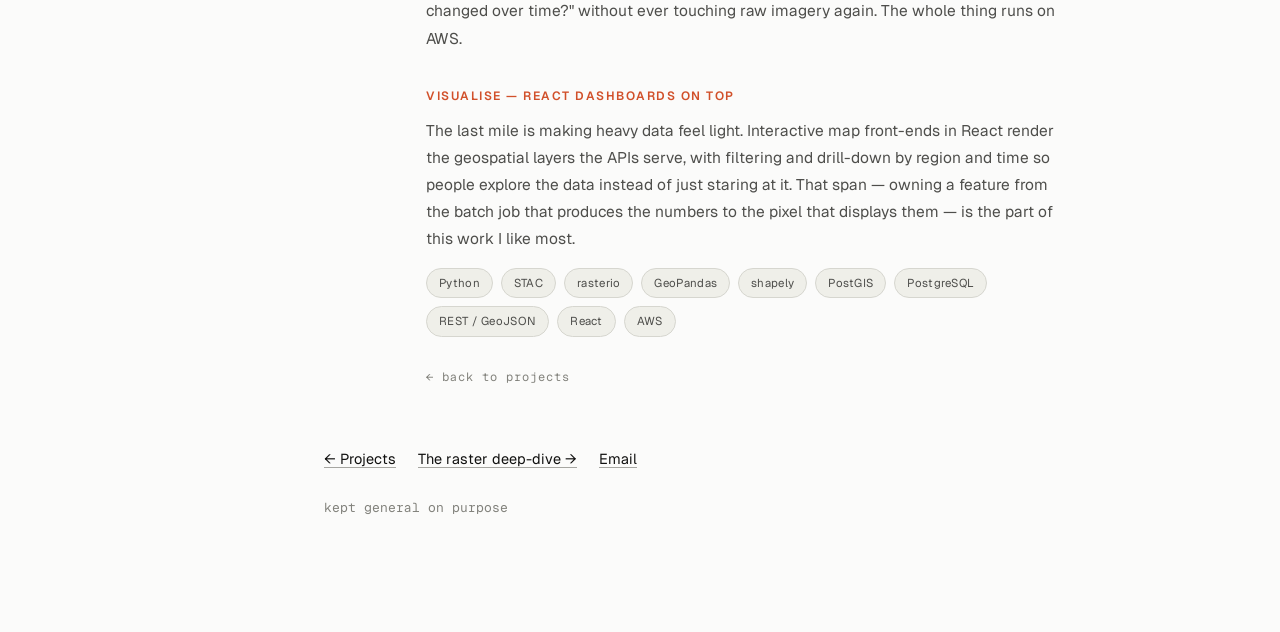
==== commit 7366c92b: "Add About page, light/dark theme with pull-cord bulb, ECS project, personal touch - New about.html w" ====
--- a/gis.html
+++ b/gis.html
@@ -8,6 +8,7 @@
 <link rel="preconnect" href="https://rsms.me/">
 <link rel="stylesheet" href="https://rsms.me/inter/inter.css">
 <link rel="stylesheet" href="theme.css">
+<script src="theme.js"></script>
 </head>
 <body>
 
@@ -17,9 +18,11 @@
       <a class="brand" href="index.html">Tijil&nbsp;Jha</a>
       <nav class="main">
         <a href="index.html">Home</a>
+        <a href="about.html">About</a>
         <a href="projects.html" aria-current="page">Projects</a>
         <a href="lab.html">Lab</a>
         <a href="mailto:tijiljha8@gmail.com">Contact</a>
+        <button class="pullbulb" onclick="pullBulb(this)" aria-label="Toggle the lights" title="Pull the cord"><span class="pb-wire"></span><span class="pb-bulb">💡</span><span class="pb-cord"></span><span class="pb-knob"></span></button>
       </nav>
     </div>
   </div>
--- a/theme.css
+++ b/theme.css
@@ -6,18 +6,60 @@
 @import url('https://fonts.googleapis.com/css2?family=Geist:wght@400;500;600;700&family=Geist+Mono:wght@400;500&display=swap');
 
 :root{
-  --bg:#fbfbfa; --text:#111110; --dim:#5a5a57; --faint:#9a9a96;
-  --line:#e9e9e6; --accent:#d1502a; --accent2:#3f6f6a; --card:#ffffff;
-  --tagbg:#f2f2ef;
+  --bg:#fbfbfa; --text:#111110; --dim:#4e4e4b; --faint:#82827c;
+  --line:#d6d6cf; --accent:#d1502a; --accent2:#3f6f6a; --card:#ffffff;
+  --tagbg:#efefe9;
   --mono:'Geist Mono',ui-monospace,"SF Mono",Menlo,Consolas,monospace;
   --sans:'Geist',system-ui,-apple-system,'Segoe UI',sans-serif;
   --serif:'Geist',system-ui,sans-serif;
   --radius:12px;
 }
+/* dark theme — applied by system preference, unless user chose light */
 @media (prefers-color-scheme: dark){
-  :root{ --bg:#0a0a0a; --text:#ededeb; --dim:#a1a19c; --faint:#6a6a66;
-         --line:#232320; --accent:#f06d43; --accent2:#79b3a9; --card:#131311;
-         --tagbg:#1a1a17; }
+  :root:not([data-theme="light"]){
+    --bg:#0a0a0a; --text:#ededeb; --dim:#a1a19c; --faint:#6a6a66;
+    --line:#232320; --accent:#f06d43; --accent2:#79b3a9; --card:#131311;
+    --tagbg:#1a1a17; }
+}
+/* dark theme — applied by explicit user choice */
+:root[data-theme="dark"]{
+  --bg:#0a0a0a; --text:#ededeb; --dim:#a1a19c; --faint:#6a6a66;
+  --line:#232320; --accent:#f06d43; --accent2:#79b3a9; --card:#131311;
+  --tagbg:#1a1a17; }
+
+/* theme toggle — a bulb hanging from the ceiling on a wire, with a pull-cord.
+   Pull the cord: lights on = white theme, lights off = dark theme. */
+header.site .wrap{position:relative}
+nav.main{margin-right:36px}
+.pullbulb{position:absolute;top:-34px;right:24px;background:none;border:none;cursor:pointer;
+  display:flex;flex-direction:column;align-items:center;padding:0 6px;z-index:50}
+.pullbulb .pb-wire{width:2px;height:38px;background:var(--faint);border-radius:1px}
+.pullbulb .pb-bulb{font-size:19px;line-height:1;transform:rotate(180deg);
+  filter:drop-shadow(0 0 8px rgba(255,195,55,.95));transition:filter .3s}   /* ON (light theme) */
+.pullbulb .pb-cord{width:1.5px;height:15px;background:var(--faint);transform-origin:top;margin-top:2px}
+.pullbulb .pb-knob{width:7px;height:7px;border-radius:50%;background:var(--accent);margin-top:2px;
+  transition:transform .1s}
+.pullbulb:hover .pb-knob{transform:translateY(2px)}
+/* bulb OFF in dark theme — still clearly visible, just unlit */
+:root[data-theme="dark"] .pullbulb .pb-bulb{
+  filter:grayscale(1) brightness(.85) contrast(1.15) drop-shadow(0 0 2px rgba(255,255,255,.35))}
+:root[data-theme="dark"] .pullbulb .pb-wire,
+:root[data-theme="dark"] .pullbulb .pb-cord{background:#b5b5ae}
+@media (prefers-color-scheme: dark){
+  :root:not([data-theme="light"]) .pullbulb .pb-bulb{
+    filter:grayscale(1) brightness(.85) contrast(1.15) drop-shadow(0 0 2px rgba(255,255,255,.35))}
+  :root:not([data-theme="light"]) .pullbulb .pb-wire,
+  :root:not([data-theme="light"]) .pullbulb .pb-cord{background:#b5b5ae}
+}
+/* the pull: cord stretches down, knob follows, bulb gives a little shake */
+.pullbulb.pull .pb-cord{animation:cordpull .5s cubic-bezier(.36,.07,.19,.97)}
+.pullbulb.pull .pb-knob{animation:knobpull .5s cubic-bezier(.36,.07,.19,.97)}
+.pullbulb.pull .pb-bulb{animation:bulbshake .5s ease .1s}
+@keyframes cordpull{0%{transform:scaleY(1)}38%{transform:scaleY(2.1)}68%{transform:scaleY(.8)}100%{transform:scaleY(1)}}
+@keyframes knobpull{0%{transform:translateY(0)}38%{transform:translateY(17px)}68%{transform:translateY(-3px)}100%{transform:translateY(0)}}
+@keyframes bulbshake{0%,100%{transform:rotate(180deg)}35%{transform:rotate(174deg)}65%{transform:rotate(185deg)}85%{transform:rotate(178deg)}}
+@media (prefers-reduced-motion:reduce){
+  .pullbulb.pull .pb-cord,.pullbulb.pull .pb-knob,.pullbulb.pull .pb-bulb{animation:none}
 }
 
 *{box-sizing:border-box;margin:0;padding:0}
